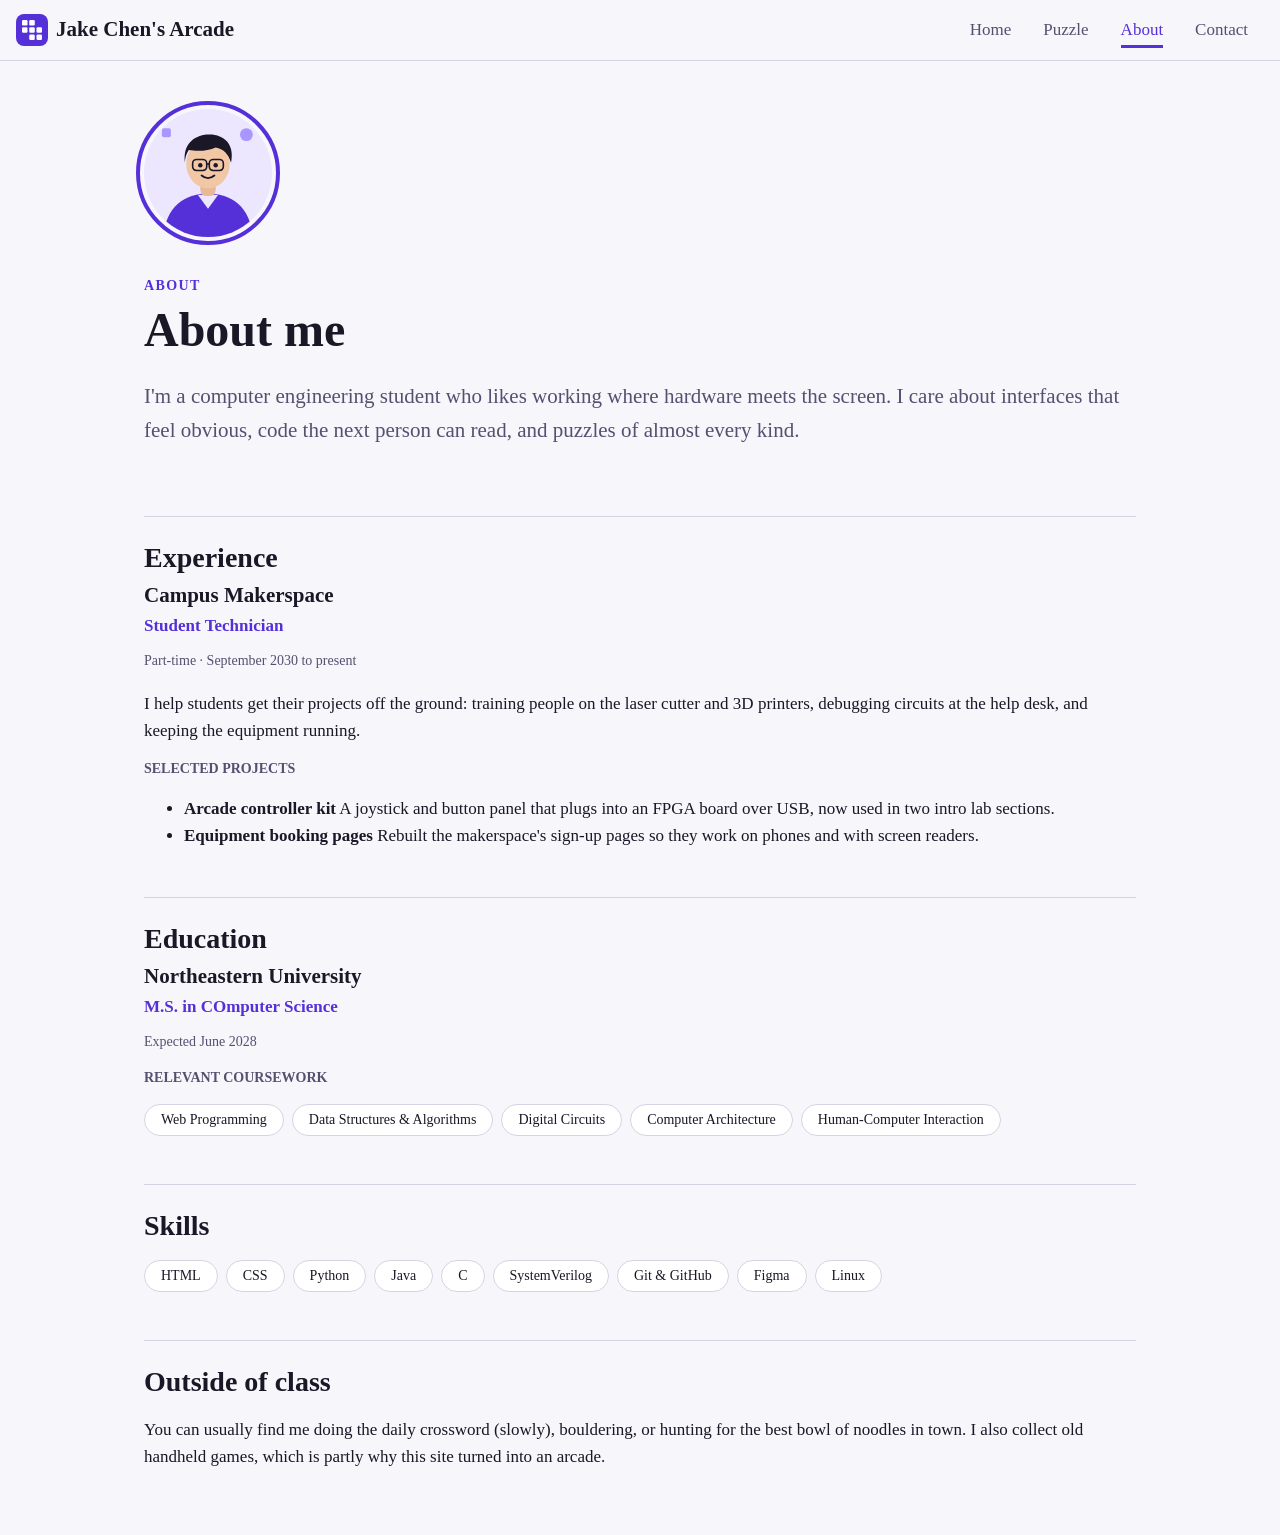
==== about/about.html @ e8fc0957 "Add files via upload" ====
<!DOCTYPE html>
<html lang="en">
<head>
  <link rel="icon" href="../images/favicon.svg" type="image/svg+xml">
  <link rel="stylesheet" href="../common.css">
  <link rel="stylesheet" href="about.css">
</head>
<body>
  <header class="site-header">
    <a class="brand" href="../"><img src="../images/favicon.svg" width="32" height="32" alt=""> Jake Chen's Arcade</a>
    <nav class="site-nav" aria-label="Main">
      <ul class="nav-list">
        <li><a class="nav-link" href="../home.html">Home</a></li>
        <li><a class="nav-link" href="../game/game.html">Puzzle</a></li>
        <li><a class="nav-link" href="./about.html" aria-current="page">About</a></li>
        <li><a class="nav-link" href="../contact/contact.html">Contact</a></li>
      </ul>
    </nav>
  </header>

  <main class="container">
    <div class="intro">
      <img class="intro__photo" src="../images/avatar.svg" width="160" height="160" alt="Illustrated portrait of Jake Chen">
      <div>
        <p class="eyebrow">About</p>
        <h1>About me</h1>
        <p class="lead">I'm a computer engineering student who likes working where hardware meets the screen. I care about interfaces that feel obvious, code the next person can read, and puzzles of almost every kind.</p>
      </div>
    </div>

    <section class="block" aria-labelledby="experience-heading">
      <h2 id="experience-heading">Experience</h2>
      <article>
        <h3>Campus Makerspace</h3>
        <h4>Student Technician</h4>
        <p class="meta">Part-time · September 2030 to present</p>
        <p>I help students get their projects off the ground: training people on the laser cutter and 3D printers, debugging circuits at the help desk, and keeping the equipment running.</p>

        <h5>Selected projects</h5>
        <ul>
          <li><h6>Arcade controller kit</h6> A joystick and button panel that plugs into an FPGA board over USB, now used in two intro lab sections.</li>
          <li><h6>Equipment booking pages</h6> Rebuilt the makerspace's sign-up pages so they work on phones and with screen readers.</li>
        </ul>
      </article>
    </section>

    <section class="block" aria-labelledby="education-heading">
      <h2 id="education-heading">Education</h2>
      <article>
        <h3>Northeastern University</h3>
        <h4>M.S. in COmputer Science</h4>
        <p class="meta">Expected June 2028</p>
        <h5>Relevant coursework</h5>
        <ul class="tags">
          <li>Web Programming</li>
          <li>Data Structures &amp; Algorithms</li>
          <li>Digital Circuits</li>
          <li>Computer Architecture</li>
          <li>Human-Computer Interaction</li>
        </ul>
      </article>
    </section>

    <section class="block" aria-labelledby="skills-heading">
      <h2 id="skills-heading">Skills</h2>
      <ul class="tags">
        <li>HTML</li>
        <li>CSS</li>
        <li>Python</li>
        <li>Java</li>
        <li>C</li>
        <li>SystemVerilog</li>
        <li>Git &amp; GitHub</li>
        <li>Figma</li>
        <li>Linux</li>
      </ul>
    </section>

    <section class="block" aria-labelledby="outside-heading">
      <h2 id="outside-heading">Outside of class</h2>
      <p>You can usually find me doing the daily crossword (slowly), bouldering, or hunting for the best bowl of noodles in town. I also collect old handheld games, which is partly why this site turned into an arcade.</p>
    </section>
  </main>
</body>
</html>
---- common.css ----
/* ============================
   The Arcade: shared styles
   ============================ */

:root {
  --color-bg: #f7f6fb;
  --color-surface: #ffffff;
  --color-border: #d7d3e4;
  --color-text: #1a1726;
  --color-text-muted: #555070;
  --color-accent: #5530d9;
  --color-accent-dark: #4422b8;
  --color-accent-soft: #ece7ff;
  --color-success: #067647;

  /* Type */

  --text-sm: 0.875rem;
  --text-md: 1.0625rem;
  --text-lg: 1.3125rem;
  --text-xl: 1.75rem;
  --text-2xl: clamp(2rem, 1.5rem + 2.5vw, 3rem);

  /* Spacing */
  --space-1: 0.25rem;
  --space-2: 0.5rem;
  --space-3: 1rem;
  --space-4: 1.5rem;
  --space-5: 3rem;

  /* Layout and shape */
  --container: 64rem;
  --measure: 65ch;
  --tap: 44px;
  --radius: 0.75rem;
}

/* ============================
   Base
   ============================ */

* {
  box-sizing: border-box;
}

body {
  margin: 0;
  background-color: var(--color-bg);
  color: var(--color-text);
  font-family: var(--font-body);
  font-size: var(--text-md);
  line-height: 1.6;
}

h1,
h2,
h3,
h4,
h5,
h6 {
  margin: 0 0 var(--space-2);
  font-family: var(--font-display);
  line-height: 1.2;
}

h1 { font-size: var(--text-2xl); }
h2 { font-size: var(--text-xl); }
h3 { font-size: var(--text-lg); }
h4 { font-size: var(--text-md); }
h5,
h6 { font-size: var(--text-sm); }


img {
  max-width: 100%;
  height: auto;
}

.container {
  max-width: var(--container);
  margin: 0 auto;
  padding: var(--space-5) var(--space-3);
}

.eyebrow {
  margin-bottom: var(--space-1);
  color: var(--color-accent);
  font-family: var(--font-display);
  font-size: var(--text-sm);
  font-weight: 700;
  text-transform: uppercase;
  letter-spacing: 0.1em;
}

.lead {
  color: var(--color-text-muted);
  font-size: var(--text-lg);
}

/* ====================
   Header and navbar 
   ==================== */

.site-header {
  position: sticky;
  top: 0;
  z-index: 10;
  display: flex;
  align-items: center;
  justify-content: space-between;
  padding: var(--space-2) var(--space-3);
  border-bottom: 1px solid var(--color-border);
  background-color: var(--color-bg);
}

.brand {
  display: flex;
  align-items: center;
  gap: var(--space-2);
  min-height: var(--tap);
  color: var(--color-text);
  font-family: var(--font-display);
  font-size: var(--text-lg);
  font-weight: 700;
  text-decoration: none;
}

.nav-list {
  display: flex;
  margin: 0;
  padding: 0;
  list-style: none;
}

.nav-link {
  position: relative;
  display: flex;
  align-items: center;
  justify-content: center;
  min-height: var(--tap);
  padding: 0 var(--space-3);
  color: var(--color-text-muted);
  font-family: var(--font-display);
  text-decoration: none;
  transition: color 0.15s;
}

.nav-link:hover,
.nav-link[aria-current="page"] {
  color: var(--color-accent);
}

.nav-link[aria-current="page"]::after {
  content: "";
  position: absolute;
  right: var(--space-3);
  bottom: 4px;
  left: var(--space-3);
  height: 3px;
  background-color: var(--color-accent);
}

/* =========================
    Buttons
   ========================= */

.button {
  display: inline-flex;
  align-items: center;
  min-height: var(--tap);
  padding: 0 var(--space-4);
  border: 2px solid var(--color-accent);
  border-radius: 999px;
  background-color: var(--color-accent);
  color: #ffffff;
  font-family: var(--font-display);
  font-weight: 700;
  text-decoration: none;
  cursor: pointer;
  transition: transform 0.15s;
}

.button--secondary {
  background-color: transparent;
  color: var(--color-accent);
}

.card-grid {
  display: grid;
  grid-template-columns: repeat(auto-fit, minmax(13rem, 1fr));
  gap: var(--space-3);
  padding: 0;
  list-style: none;
}

.card {
  padding: var(--space-3);
  border: 1px solid var(--color-border);
  border-radius: var(--radius);
  background-color: var(--color-surface);
}

@media (max-width: 40rem) {
  body {
    padding-bottom: 3.5rem; 
  }

  .container {
    padding-top: var(--space-4);
  }

  .site-nav {
    position: fixed;
    right: 0;
    bottom: 0;
    left: 0;
    border-top: 1px solid var(--color-border);
    background-color: var(--color-surface);
  }

  .nav-list li {
    flex: 1;
  }

  .nav-link {
    min-height: 3.5rem;
    padding: 0;
    font-size: var(--text-sm);
  }

  .nav-link[aria-current="page"]::after {
    top: 0;
    bottom: auto;
    left: 25%;
    right: 25%;
  }
}
---- about/about.css ----
/* About page */

.intro {
  display: flex;
  flex-wrap: wrap;
  align-items: center;
  gap: var(--space-4);
}

.intro__photo {
  width: 8rem;
  border-radius: 50%;
  outline: 4px solid var(--color-accent);
  outline-offset: 4px;
}

.block {
  margin-top: var(--space-5);
  padding-top: var(--space-4);
  border-top: 1px solid var(--color-border);
}

.block h4 {
  margin-bottom: 0;
  color: var(--color-accent);
}

.block h5 {
  margin-top: var(--space-3);
  color: var(--color-text-muted);
  text-transform: uppercase;
}

.block h6 {
  display: inline;
  font-size: var(--text-md);
}

.meta {
  color: var(--color-text-muted);
  font-size: var(--text-sm);
}

.tags {
  display: flex;
  flex-wrap: wrap;
  gap: var(--space-2);
  padding: 0;
  list-style: none;
}

.tags li {
  padding: var(--space-1) var(--space-3);
  border: 1px solid var(--color-border);
  border-radius: 999px;
  background-color: var(--color-surface);
  font-size: var(--text-sm);
}
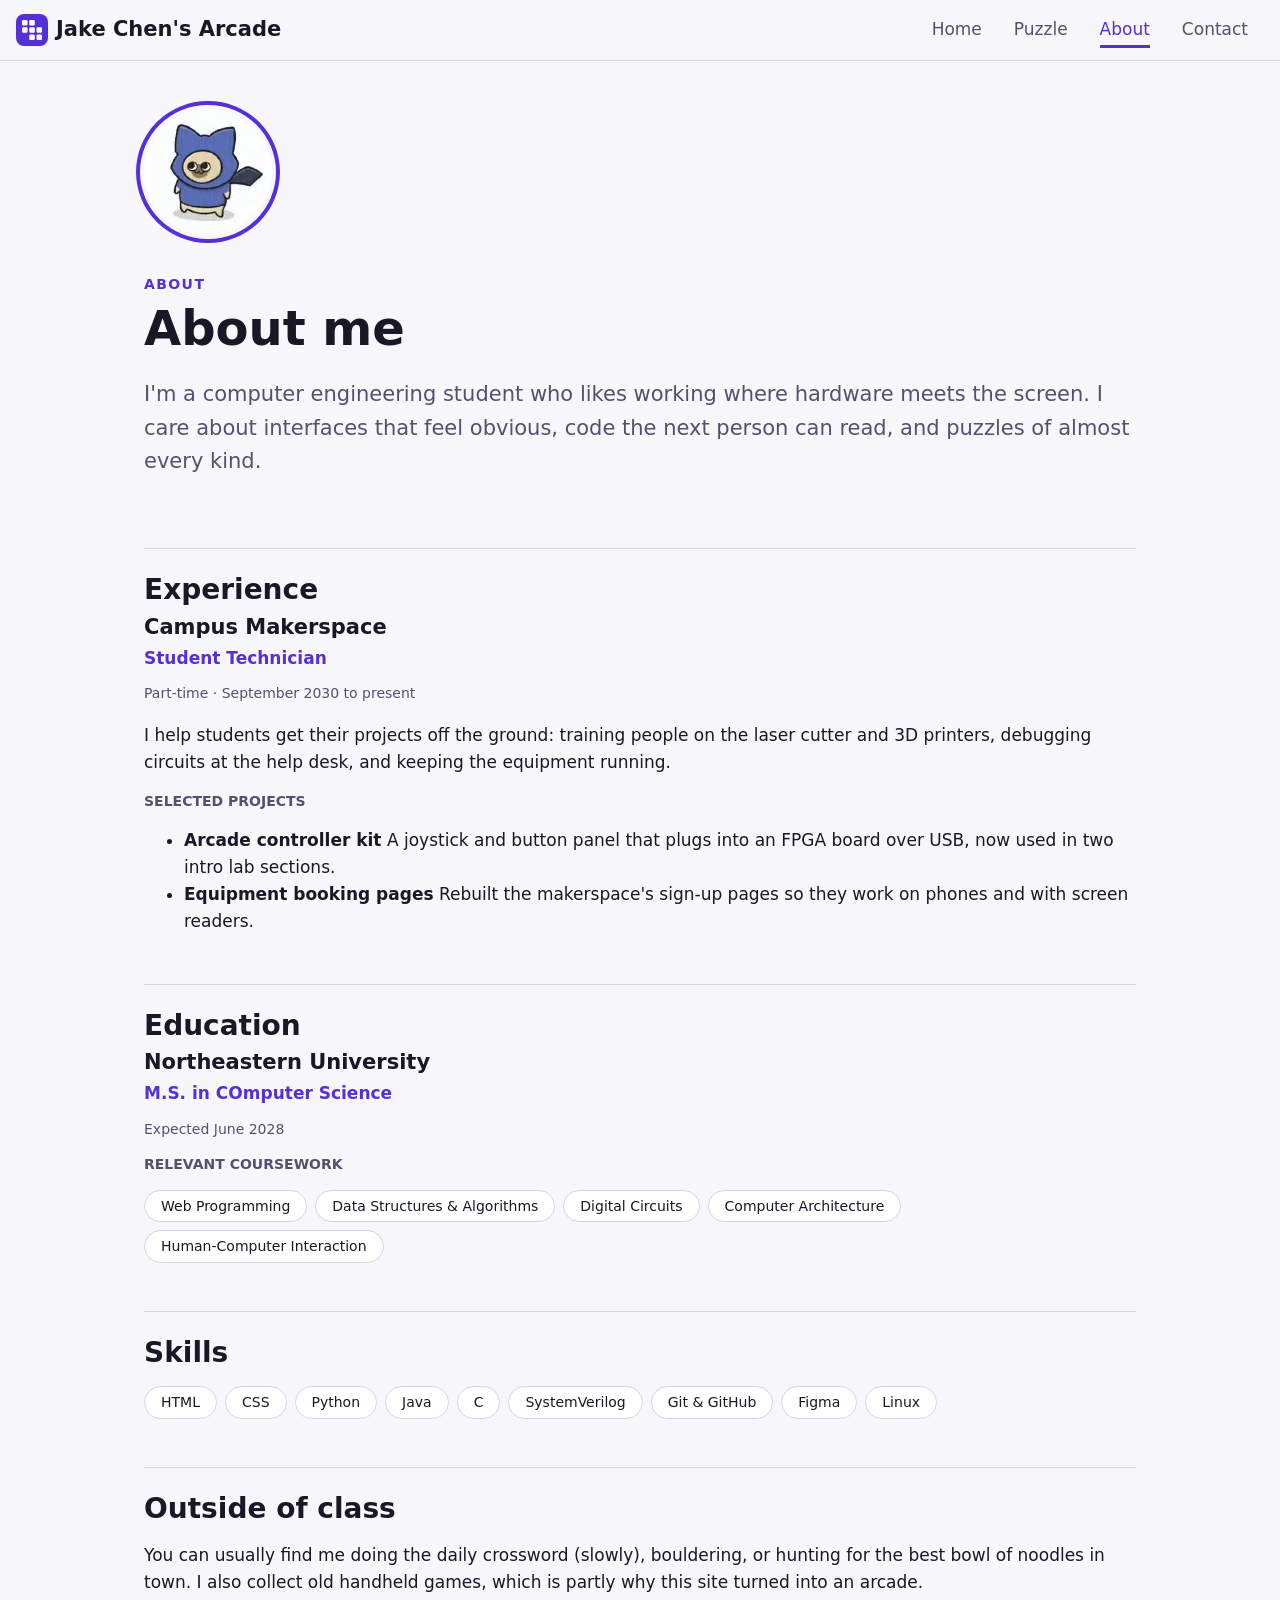
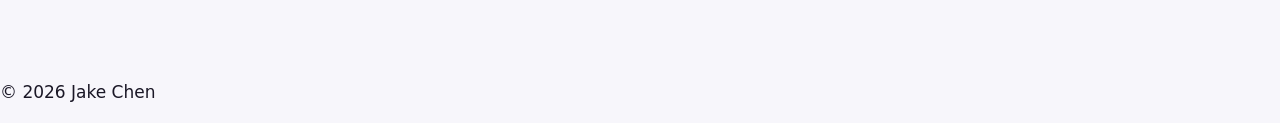
==== commit ae47e0e4: "Add files via upload" ====
--- a/about/about.html
+++ b/about/about.html
@@ -1,16 +1,21 @@
 <!DOCTYPE html>
 <html lang="en">
 <head>
+  <meta charset="utf-8">
+  <meta name="viewport" content="width=device-width, initial-scale=1">
+  <meta name="description" content="Jake Chen's arcade.">
+  <title>Jake Chen · about</title>
   <link rel="icon" href="../images/favicon.svg" type="image/svg+xml">
   <link rel="stylesheet" href="../common.css">
   <link rel="stylesheet" href="about.css">
+  
 </head>
 <body>
   <header class="site-header">
     <a class="brand" href="../"><img src="../images/favicon.svg" width="32" height="32" alt=""> Jake Chen's Arcade</a>
     <nav class="site-nav" aria-label="Main">
       <ul class="nav-list">
-        <li><a class="nav-link" href="../home.html">Home</a></li>
+        <li><a class="nav-link" href="../index.html">Home</a></li>
         <li><a class="nav-link" href="../game/game.html">Puzzle</a></li>
         <li><a class="nav-link" href="./about.html" aria-current="page">About</a></li>
         <li><a class="nav-link" href="../contact/contact.html">Contact</a></li>
@@ -20,7 +25,7 @@
 
   <main class="container">
     <div class="intro">
-      <img class="intro__photo" src="../images/avatar.svg" width="160" height="160" alt="Illustrated portrait of Jake Chen">
+      <img class="intro__photo" src="../images/images.jpg" width="160" height="160" alt="Illustrated portrait of Jake Chen">
       <div>
         <p class="eyebrow">About</p>
         <h1>About me</h1>
@@ -81,5 +86,8 @@
       <p>You can usually find me doing the daily crossword (slowly), bouldering, or hunting for the best bowl of noodles in town. I also collect old handheld games, which is partly why this site turned into an arcade.</p>
     </section>
   </main>
+  <footer class="site-footer">
+  <p>© 2026 Jake Chen</p>
+</footer>
 </body>
 </html>
--- a/common.css
+++ b/common.css
@@ -14,7 +14,8 @@
   --color-success: #067647;
 
   /* Type */
-
+  --font-body: system-ui, "Segoe UI", Roboto, sans-serif;
+  --font-display: Georgia, "Times New Roman", serif;
   --text-sm: 0.875rem;
   --text-md: 1.0625rem;
   --text-lg: 1.3125rem;
@@ -47,9 +48,14 @@
   margin: 0;
   background-color: var(--color-bg);
   color: var(--color-text);
+  font-size: var(--text-md);
   font-family: var(--font-body);
-  font-size: var(--text-md);
   line-height: 1.6;
+}
+
+:focus-visible {
+  outline: 3px solid var(--color-accent);
+  outline-offset: 2px;
 }
 
 h1,
@@ -59,7 +65,6 @@
 h5,
 h6 {
   margin: 0 0 var(--space-2);
-  font-family: var(--font-display);
   line-height: 1.2;
 }
 
@@ -85,7 +90,6 @@
 .eyebrow {
   margin-bottom: var(--space-1);
   color: var(--color-accent);
-  font-family: var(--font-display);
   font-size: var(--text-sm);
   font-weight: 700;
   text-transform: uppercase;
@@ -119,7 +123,6 @@
   gap: var(--space-2);
   min-height: var(--tap);
   color: var(--color-text);
-  font-family: var(--font-display);
   font-size: var(--text-lg);
   font-weight: 700;
   text-decoration: none;
@@ -140,7 +143,6 @@
   min-height: var(--tap);
   padding: 0 var(--space-3);
   color: var(--color-text-muted);
-  font-family: var(--font-display);
   text-decoration: none;
   transition: color 0.15s;
 }
@@ -173,12 +175,13 @@
   border-radius: 999px;
   background-color: var(--color-accent);
   color: #ffffff;
-  font-family: var(--font-display);
   font-weight: 700;
   text-decoration: none;
   cursor: pointer;
   transition: transform 0.15s;
 }
+
+.button:hover { transform: translateY(-2px); }
 
 .button--secondary {
   background-color: transparent;
